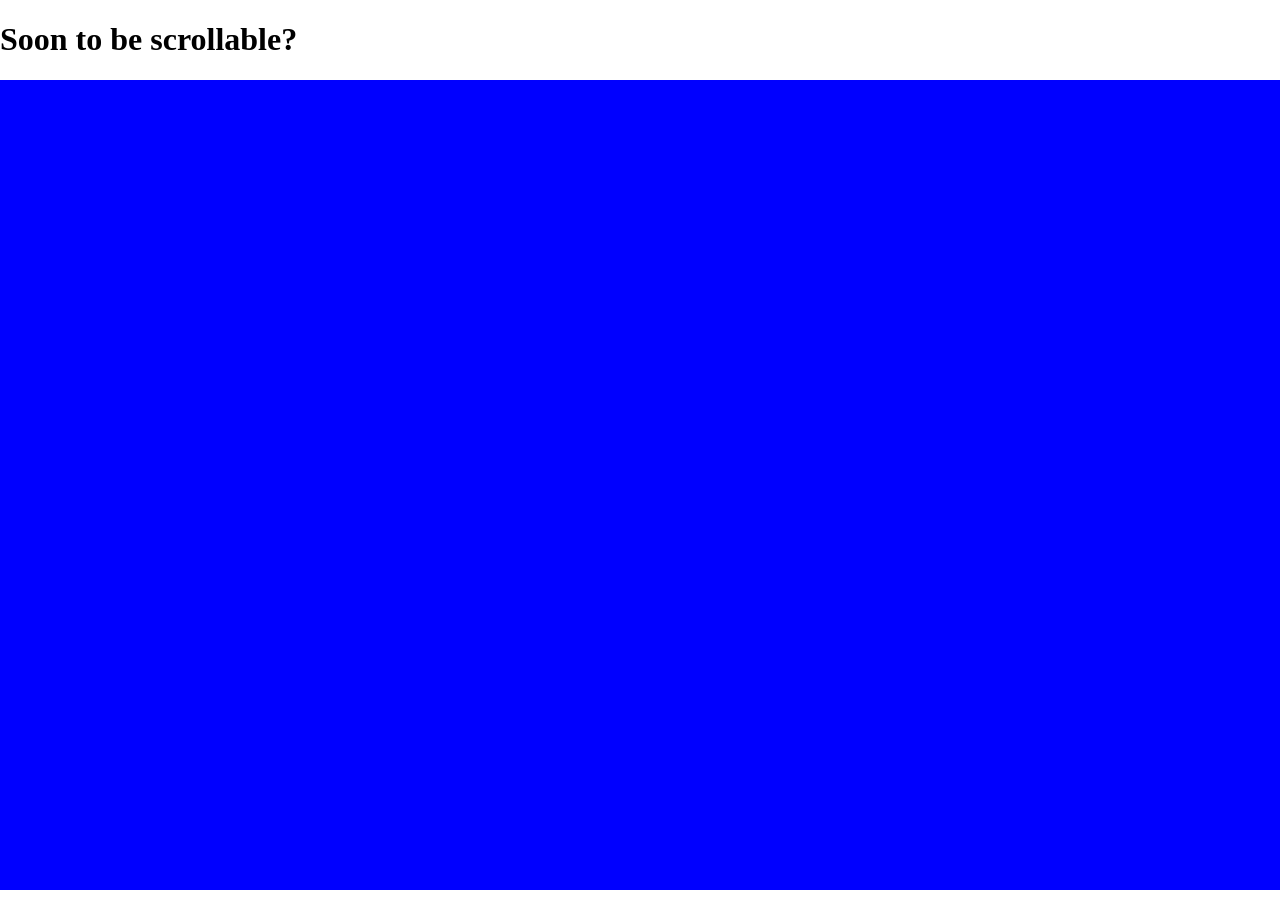
==== index.html @ dd11d65e "Testing swipe gestures and mouse existence - Added hammer.js library for detecting swipe gestures.  " ====
<!DOCTYPE html>
<html lang="en">
<head>
    <meta charset="UTF-8">
    <meta http-equiv="X-UA-Compatible" content="IE=edge">
    <meta name="viewport" content="width=device-width, initial-scale=1.0">
    <link rel="stylesheet" href="styles.css">
    <title>Document</title>
</head>
<body onwheel="" onclick="debug()">
    <h1 id="heading">Soon to be scrollable?</h1>
    
    <div id="myElement"></div>
</body>

<script src="https://hammerjs.github.io/dist/hammer.js"></script>

<script>
    var myElement = document.getElementById('myElement');

    // create a simple instance
    // by default, it only adds horizontal recognizers
    var mc = new Hammer(myElement);

    // let the pan gesture support all directions.
    // this will block the vertical scrolling on a touch-device while on the element
    mc.get('pan').set({ direction: Hammer.DIRECTION_ALL });

    // listen to events...
    mc.on("panup pandown tap press", function(ev) {
        myElement.textContent = ev.type +" gesture detected.";
    });
</script>

<script>
    function debug() {
        var value = getComputedStyle(document.querySelector(":root")).getPropertyValue('--pointer');
        console.log(value);
    }
</script>


</html>
---- styles.css ----
:root {
    --pointer: "none";
}

body, html {
    padding: 0;
    margin: 0;
}
#myElement {
    width: 100vw;
    height: 90vh;
    background-color: gray;
    text-align: center;
    font: 30px/300px Helvetica, Arial, sans-serif;
}
@media (any-pointer: fine) {
    :root {
        --pointer: "mouse";
    }
    #myElement {
        background-color: blue;
    }
}
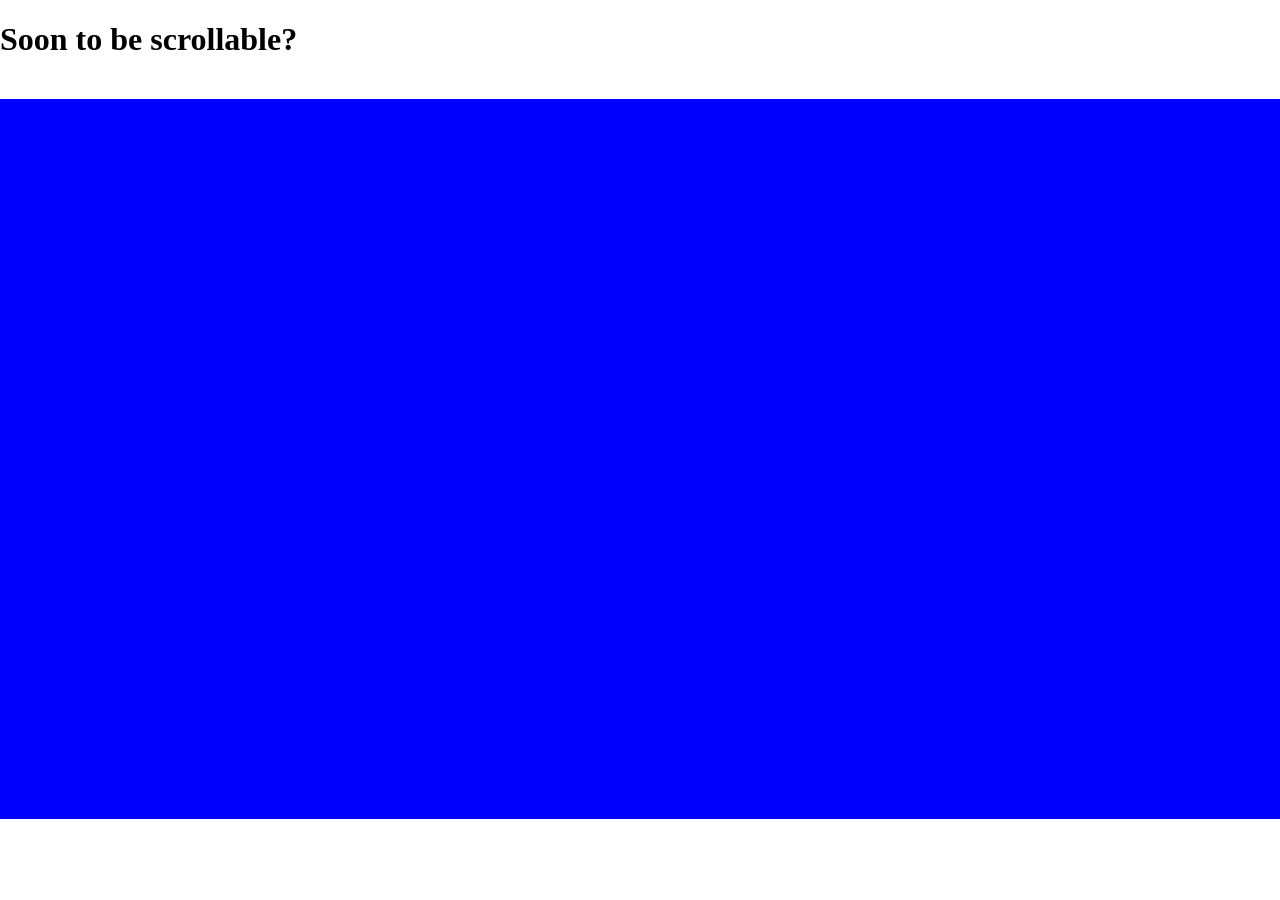
==== commit 103a7fb2: "Console feedback scroll and swipe - Added mouse scroll wheel detection to page.  - Added console fee" ====
--- a/index.html
+++ b/index.html
@@ -7,14 +7,18 @@
     <link rel="stylesheet" href="styles.css">
     <title>Document</title>
 </head>
-<body onwheel="" onclick="debug()">
+<!-- onclick="debug()" -->
+<body onwheel="scrollDetected(event)">
     <h1 id="heading">Soon to be scrollable?</h1>
     
-    <div id="myElement"></div>
+    <div id="myElement">
+        <h1 id="scrollValue"></h1>
+    </div>
 </body>
 
 <script src="https://hammerjs.github.io/dist/hammer.js"></script>
 
+<!-- Swipe detection -->
 <script>
     var myElement = document.getElementById('myElement');
 
@@ -29,13 +33,34 @@
     // listen to events...
     mc.on("panup pandown tap press", function(ev) {
         myElement.textContent = ev.type +" gesture detected.";
+        if(ev.type == "panup") {
+            debug("swipe", "panup [scroll down]");
+        } else if(ev.type == "pandown") {
+            debug("swipe", "pandown  [scroll up]");
+        }
     });
 </script>
 
+<!-- Scroll detection -->
 <script>
-    function debug() {
+    function scrollDetected(event) {
+        var scrollValue = event.deltaY;
+        debug("scroll", scrollValue);
+    }
+</script>
+
+<!-- Debug called when swipe or scroll is detected -->
+<script>
+    function debug(type, direction) {
         var value = getComputedStyle(document.querySelector(":root")).getPropertyValue('--pointer');
-        console.log(value);
+        if(type == "swipe") {
+            console.log(value + ", " + direction);
+        }
+        if(type == "scroll") {
+            console.log(value + " pointer, value=" + direction);
+            document.getElementById("scrollValue").innerHTML = Math.round(direction);
+        }
+
     }
 </script>
 
--- a/styles.css
+++ b/styles.css
@@ -8,7 +8,7 @@
 }
 #myElement {
     width: 100vw;
-    height: 90vh;
+    height: 80vh;
     background-color: gray;
     text-align: center;
     font: 30px/300px Helvetica, Arial, sans-serif;
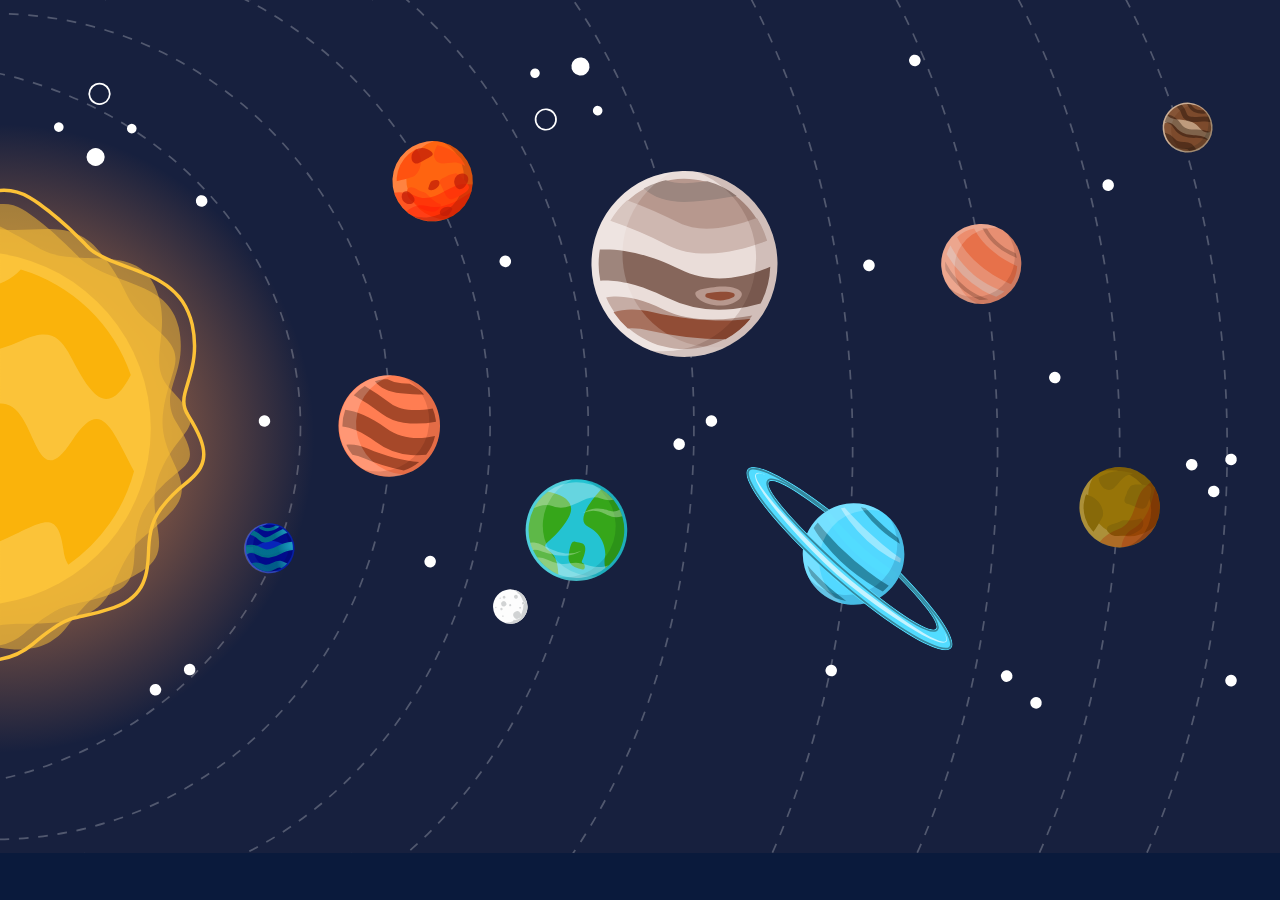
==== commit c2fd62b9: "Animated Solar System - Renamed old index and css files to index_test.html and styles_test.css.  - W" ====
--- a/index.html
+++ b/index.html
@@ -5,64 +5,175 @@
     <meta http-equiv="X-UA-Compatible" content="IE=edge">
     <meta name="viewport" content="width=device-width, initial-scale=1.0">
     <link rel="stylesheet" href="styles.css">
-    <title>Document</title>
+    <title>Scroll?</title>
 </head>
-<!-- onclick="debug()" -->
-<body onwheel="scrollDetected(event)">
-    <h1 id="heading">Soon to be scrollable?</h1>
-    
-    <div id="myElement">
-        <h1 id="scrollValue"></h1>
+<body onwheel="mouseScrolled(event)">
+    <div id="scrollContainer">
+        <img id=solar_system src="solar_system.svg" alt="Solar System">
+        <a href='https://www.freepik.com/vectors/infographic'>Infographic vector created by freepik - www.freepik.com</a>
     </div>
 </body>
 
+<!-- Animation class sequencing -->
+<script>
+    var animationSequenceState = 0;
+    var pageAnimationCount = 0;
+    var maxCount = 8;
+    var animating = false;
+
+    // element to be animated
+    var image = document.getElementById("solar_system");
+    // classnames for animation 1
+    var animation1Class = "state1Animation";
+    var animation1ClassRev = "state1AnimationRevefqwefwefwefwefew";
+    // classnames for animation 2
+    var animation2Class = "state2Animation";
+    var animation2ClassRev = "state2AnimationRev";
+    // classnames for animation 3
+    var animation3Class = "";
+    var animation3ClassRev = "";
+
+    
+    function animationHandler(direction) {
+        console.log(direction);
+        switch(animationSequenceState) {
+            case 0: //Decite animate direction
+                if(direction == "Forward") {
+                    if(pageAnimationCount < maxCount) {
+                        pageAnimationCount ++;
+                        console.log(pageAnimationCount);
+                        animating = true;
+                        animationSequenceState = pageAnimationCount;
+                        animationHandler(direction);
+                    }
+                } else if(direction == "Backward") {
+                    if(pageAnimationCount > 0) {
+                        console.log(pageAnimationCount);
+                        animating = true;
+                        animationSequenceState = pageAnimationCount;
+                        animationHandler(direction);
+                    }
+                }
+                break;
+            case 1://First animation state
+                if(animating) {
+                    if(direction == "Forward") {
+                        // Adds forward animation if not present
+                        if(!image.classList.contains(animation1Class)) {
+                            console.log("Ani1 Forward added");
+                            image.classList.add(animation1Class);
+                        }
+                        // Removes reverse animation if present
+                        if(image.classList.contains(animation1ClassRev)) {
+                            console.log("Ani1 Reverse removed");
+                            image.classList.remove(animation1ClassRev);
+                        }
+                    } else if(direction == "Backward") {
+                        // Adds reverse animation if not present
+                        if(!image.classList.contains(animation1ClassRev)) {
+                            console.log("Ani1 Reverse added");
+                            image.classList.add(animation1ClassRev);
+                            // pageAnimationCount = 0;
+                        }
+                        // Removes forward animation if present
+                        if(image.classList.contains(animation1ClassRev)) {
+                            console.log("Ani1 Forward removed");
+                            image.classList.remove(animation1ClassRev);
+                        }
+                    }
+                } else {
+                    animationSequenceState = 0;
+                    console.log(animationSequenceState);
+                }
+                break;
+            case 2://Second animation state
+                if(animating) {
+                    if(direction == "Forward") {
+                        // Adds forward animation if not present
+                        if(!image.classList.contains(animation2Class)) {
+                            console.log("Ani2 Forward added");
+                            image.classList.add(animation2Class);
+                        }
+                        // Removes reverse animation if present
+                        if(image.classList.contains(animation2ClassRev)) {
+                            console.log("Ani2 Reverse removed");
+                            image.classList.remove(animation2ClassRev);
+                        }
+                    } else if(direction == "Backward") {
+                        // Adds reverse animation if not present
+                        if(!image.classList.contains(animation2ClassRev)) {
+                            console.log("Ani2 Reverse added");
+                            image.classList.add(animation2ClassRev);
+                            pageAnimationCount = 1;
+                        }
+                        // Removes forward animation if present
+                        if(image.classList.contains(animation2ClassRev)) {
+                            console.log("Ani2 Forward removed");
+                            image.classList.remove(animation2ClassRev);
+                        }
+                    }
+                } else {
+                    animationSequenceState = 0;
+                    console.log(animationSequenceState);
+                }
+                break;
+        }
+    }
+</script>
+
+<!-- Function for animation end event listener -->
+<script>
+    function animationOver() {
+        console.log("animation ended");
+        animating = false;
+        animationHandler("Null");
+    
+    }
+    document.getElementById("solar_system").addEventListener("webkitAnimationEnd", animationOver);
+    document.getElementById("solar_system").addEventListener("animationend", animationOver);
+</script>
+
+
+
+<!-- Detect swipe on touchscreen devices without cursor -->
 <script src="https://hammerjs.github.io/dist/hammer.js"></script>
+<script>
+    // Div that holds scrollable content, takes up full window
+    var container = document.getElementById("scrollContainer");
+    // Creates new instance of Hammer object to listen for swipe events
+    var swipeListener = new Hammer(container);
+    //Blocks vertical scrolling on touch-device while over the element
+    swipeListener.get('pan').set({direction: Hammer.DIRECTION_ALL});
 
-<!-- Swipe detection -->
-<script>
-    var myElement = document.getElementById('myElement');
-
-    // create a simple instance
-    // by default, it only adds horizontal recognizers
-    var mc = new Hammer(myElement);
-
-    // let the pan gesture support all directions.
-    // this will block the vertical scrolling on a touch-device while on the element
-    mc.get('pan').set({ direction: Hammer.DIRECTION_ALL });
-
-    // listen to events...
-    mc.on("panup pandown tap press", function(ev) {
-        myElement.textContent = ev.type +" gesture detected.";
-        if(ev.type == "panup") {
-            debug("swipe", "panup [scroll down]");
-        } else if(ev.type == "pandown") {
-            debug("swipe", "pandown  [scroll up]");
+    swipeListener.on("panup pandown", function(event) {
+        //Grabs CSS variable value for cursor (either none or pointer)
+        var cursor = getComputedStyle(document.querySelector(":root")).getPropertyValue('--pointer');
+        if (cursor == 0) {//0 = No Mouse
+            if(event.type == "panup") {
+                // console.log("Panup");
+                animationHandler("Forward");
+            } else if(event.type == "pandown") {
+                // console.log("Pandown");
+                animationHandler("Backward");
+            }
         }
     });
 </script>
 
-<!-- Scroll detection -->
+<!-- Detect scroll on devices with cursor -->
 <script>
-    function scrollDetected(event) {
-        var scrollValue = event.deltaY;
-        debug("scroll", scrollValue);
+    function mouseScrolled(wheelValue) {
+        var cursor = getComputedStyle(document.querySelector(":root")).getPropertyValue('--pointer');
+        if (cursor == 1) {
+            if(wheelValue.deltaY < 0) {
+                // console.log("MWUP");
+                animationHandler("Backward");
+            } else if(wheelValue.deltaY > 0) {
+                // console.log("MWDN");
+                animationHandler("Forward");
+            }
+        }
     }
 </script>
 
-<!-- Debug called when swipe or scroll is detected -->
-<script>
-    function debug(type, direction) {
-        var value = getComputedStyle(document.querySelector(":root")).getPropertyValue('--pointer');
-        if(type == "swipe") {
-            console.log(value + ", " + direction);
-        }
-        if(type == "scroll") {
-            console.log(value + " pointer, value=" + direction);
-            document.getElementById("scrollValue").innerHTML = Math.round(direction);
-        }
-
-    }
-</script>
-
-
 </html>
--- a/styles.css
+++ b/styles.css
@@ -1,23 +1,71 @@
 :root {
-    --pointer: "none";
+    --pointer: 0;/* 0 = No Mouse */
 }
-
+@media (any-pointer: fine) {
+    :root {
+        --pointer: 1;/* 1 = Mouse */
+    }
+}
 body, html {
     padding: 0;
     margin: 0;
+    overflow: hidden;
 }
-#myElement {
+#scrollContainer {
     width: 100vw;
-    height: 80vh;
-    background-color: gray;
-    text-align: center;
-    font: 30px/300px Helvetica, Arial, sans-serif;
+    height: 100vh;
+    background-color: #0A1A3C;
 }
-@media (any-pointer: fine) {
-    :root {
-        --pointer: "mouse";
+#solar_system {
+    position: absolute;
+    width: 100vw;
+    height: auto;
+    transform: scale(1);
+    top: 0%;
+    left: 0%;
+    /* transform: scale(4) translate(205px, -95px); */
+}
+@media (orientation: portrait) {
+    #solar_system {
+        width: auto;
+        height: 100vh;
     }
-    #myElement {
-        background-color: blue;
-    }
+}
+
+
+.state1Animation {
+    animation-name: ani1;
+    animation-duration: 2s;
+    animation-fill-mode: both;
+
+}
+.state1AnimationRev {
+    animation-name: ani1Rev;
+    animation-duration: 2s;
+    animation-fill-mode: both;
+    animation-direction: reverse;
+}
+@keyframes ani1 {
+    0%{transform: scale(1); top:0; left:0;}
+    100%{transform: scale(4); top: -80%; left: 115%;}
+}
+@keyframes ani1Rev {
+    0%{transform: scale(4); top: -80%; left: 115%;}
+    100%{transform: scale(1); top:0; left:0;}
+}
+
+.state2Animation {
+    animation-name: ani2;
+    animation-duration: 1.5s;
+    animation-fill-mode: both;
+}
+.state2AnimationRev {
+    animation-name: ani2;
+    animation-duration: 1.5s;
+    animation-fill-mode: both;
+    animation-direction: reverse;
+}
+@keyframes ani2 {
+    0%{transform: scale(4); top: -80%; left: 115%;}
+    100%{transform: scale(3); top: -7%; left: 60%;}
 }
